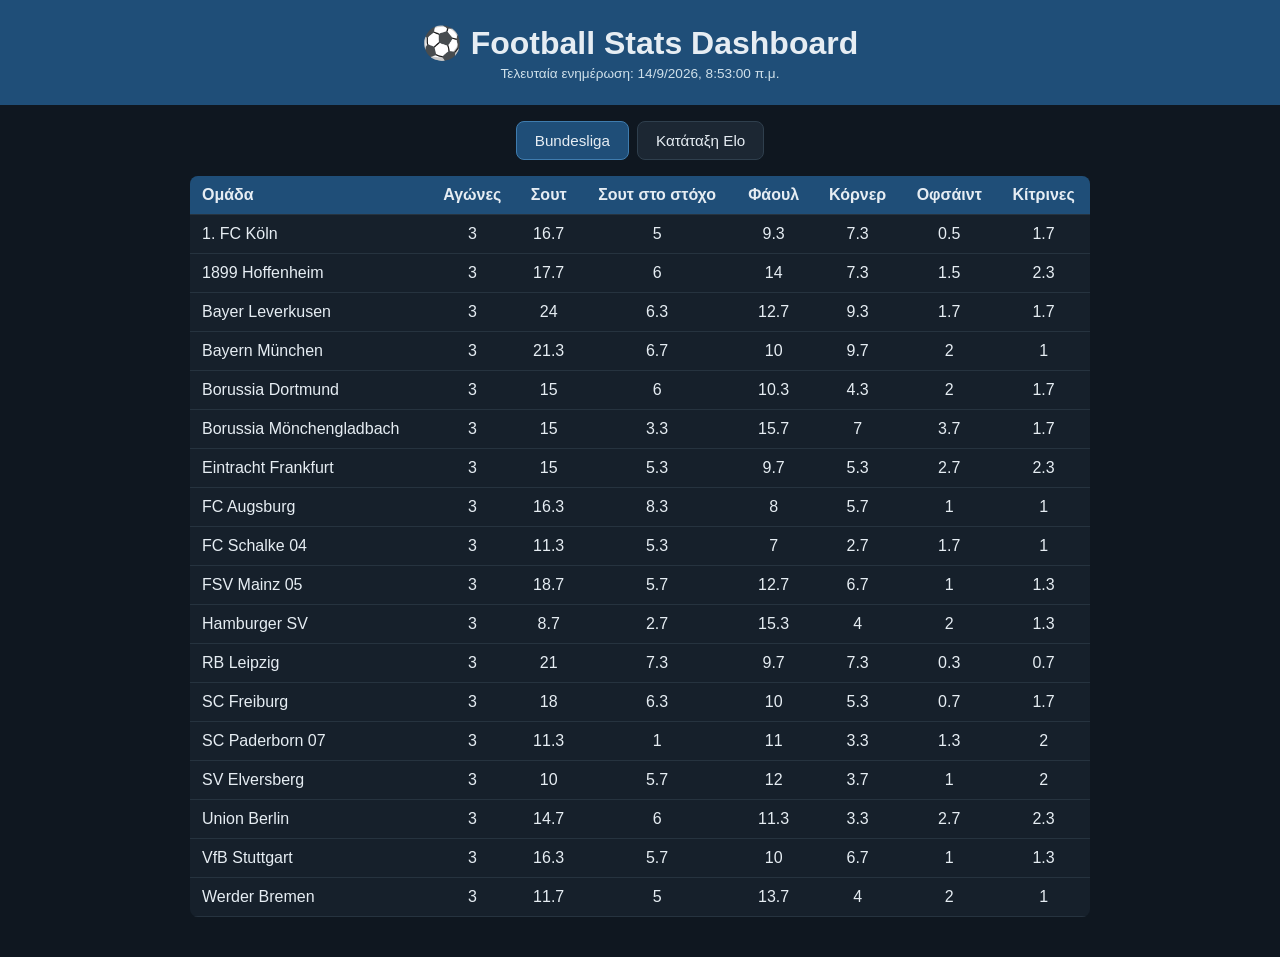
==== docs/index.html @ 83fa2ffc "Update index.html" ====
<!DOCTYPE html>
<html lang="el">
<head>
  <meta charset="UTF-8">
  <meta name="viewport" content="width=device-width, initial-scale=1.0">
  <title>Football Stats Dashboard</title>
  <link rel="stylesheet" href="style.css">
</head>
<body>
  <header>
    <h1>⚽ Football Stats Dashboard</h1>
    <p id="last-updated">Φόρτωση...</p>
  </header>

  <nav>
    <button class="tab-button active" data-league="bundesliga">Bundesliga</button>
    <button class="tab-button" data-view="elo">Κατάταξη Elo</button>
  </nav>

  <main>
    <div id="team-view">
      <table id="team-table">
        <thead>
          <tr>
            <th>Ομάδα</th>
            <th>Αγώνες</th>
            <th>Σουτ</th>
            <th>Σουτ στο στόχο</th>
            <th>Φάουλ</th>
            <th>Κόρνερ</th>
            <th>Οφσάιντ</th>
            <th>Κίτρινες</th>
          </tr>
        </thead>
        <tbody id="team-table-body"></tbody>
      </table>
    </div>

    <div id="elo-view" style="display:none;">
      <table id="elo-table">
        <thead>
          <tr><th>#</th><th>Ομάδα</th><th>Elo</th></tr>
        </thead>
        <tbody id="elo-table-body"></tbody>
      </table>
    </div>
  </main>

  <script src="app.js"></script>
</body>
</html>
---- docs/style.css ----
body {
  font-family: -apple-system, Segoe UI, Roboto, Arial, sans-serif;
  background: #0f1720;
  color: #e6edf3;
  margin: 0;
  padding: 0;
}

header {
  background: #1f4e78;
  padding: 24px;
  text-align: center;
}

header h1 {
  margin: 0 0 4px 0;
}

#last-updated {
  margin: 0;
  font-size: 0.85em;
  color: #cfe0ea;
}

nav {
  display: flex;
  justify-content: center;
  gap: 8px;
  padding: 16px;
  flex-wrap: wrap;
}

.tab-button {
  background: #1c2733;
  color: #e6edf3;
  border: 1px solid #2f3f4d;
  padding: 10px 18px;
  border-radius: 8px;
  cursor: pointer;
  font-size: 0.95em;
}

.tab-button.active {
  background: #1f4e78;
  border-color: #3f7cae;
}

main {
  padding: 0 16px 40px 16px;
  max-width: 900px;
  margin: 0 auto;
}

table {
  width: 100%;
  border-collapse: collapse;
  background: #16202b;
  border-radius: 8px;
  overflow: hidden;
}

th, td {
  padding: 10px 12px;
  text-align: center;
  border-bottom: 1px solid #26333f;
}

th {
  background: #1f4e78;
  position: sticky;
  top: 0;
}

td:first-child, th:first-child {
  text-align: left;
}

tr:hover {
  background: #1c2733;
}

@media (max-width: 600px) {
  table { font-size: 0.85em; }
  th, td { padding: 6px 8px; }
}
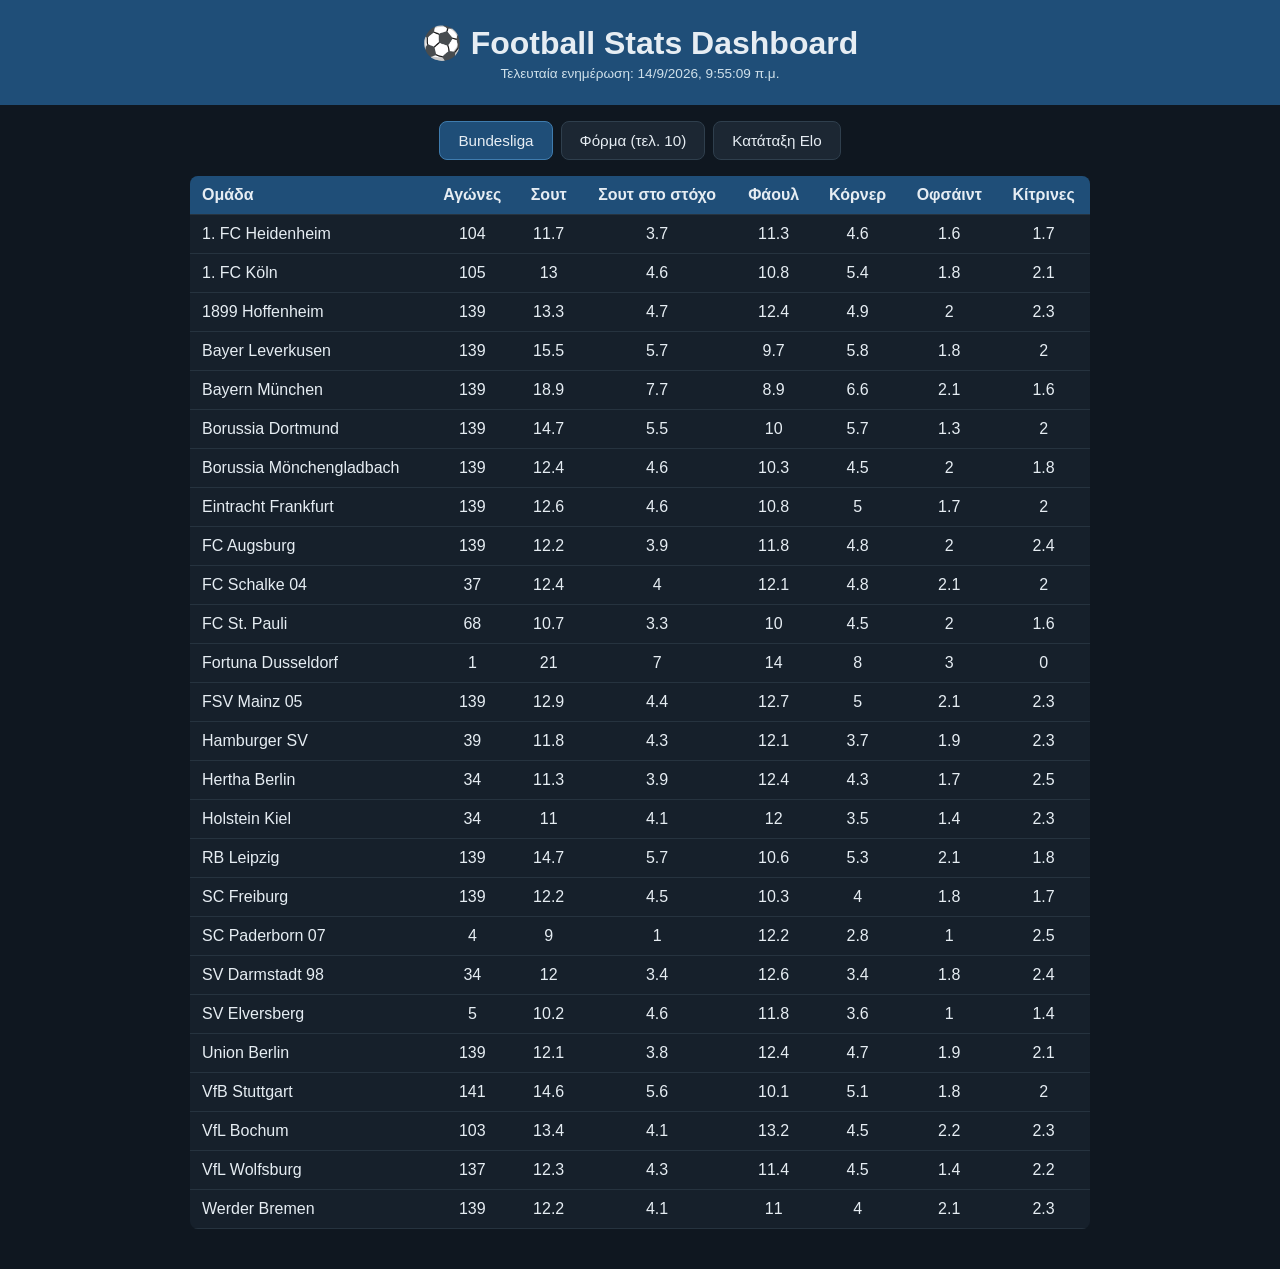
==== commit 147f13c5: "Add files via upload" ====
--- a/docs/index.html
+++ b/docs/index.html
@@ -14,6 +14,7 @@
 
   <nav>
     <button class="tab-button active" data-league="bundesliga">Bundesliga</button>
+    <button class="tab-button" data-view="form">Φόρμα (τελ. 10)</button>
     <button class="tab-button" data-view="elo">Κατάταξη Elo</button>
   </nav>
 
@@ -44,6 +45,24 @@
         <tbody id="elo-table-body"></tbody>
       </table>
     </div>
+
+    <div id="form-view" style="display:none;">
+      <table id="form-table">
+        <thead>
+          <tr>
+            <th>Ομάδα</th>
+            <th>Αγώνες</th>
+            <th>Σουτ</th>
+            <th>Σουτ στο στόχο</th>
+            <th>Φάουλ</th>
+            <th>Κόρνερ</th>
+            <th>Οφσάιντ</th>
+            <th>Κίτρινες</th>
+          </tr>
+        </thead>
+        <tbody id="form-table-body"></tbody>
+      </table>
+    </div>
   </main>
 
   <script src="app.js"></script>
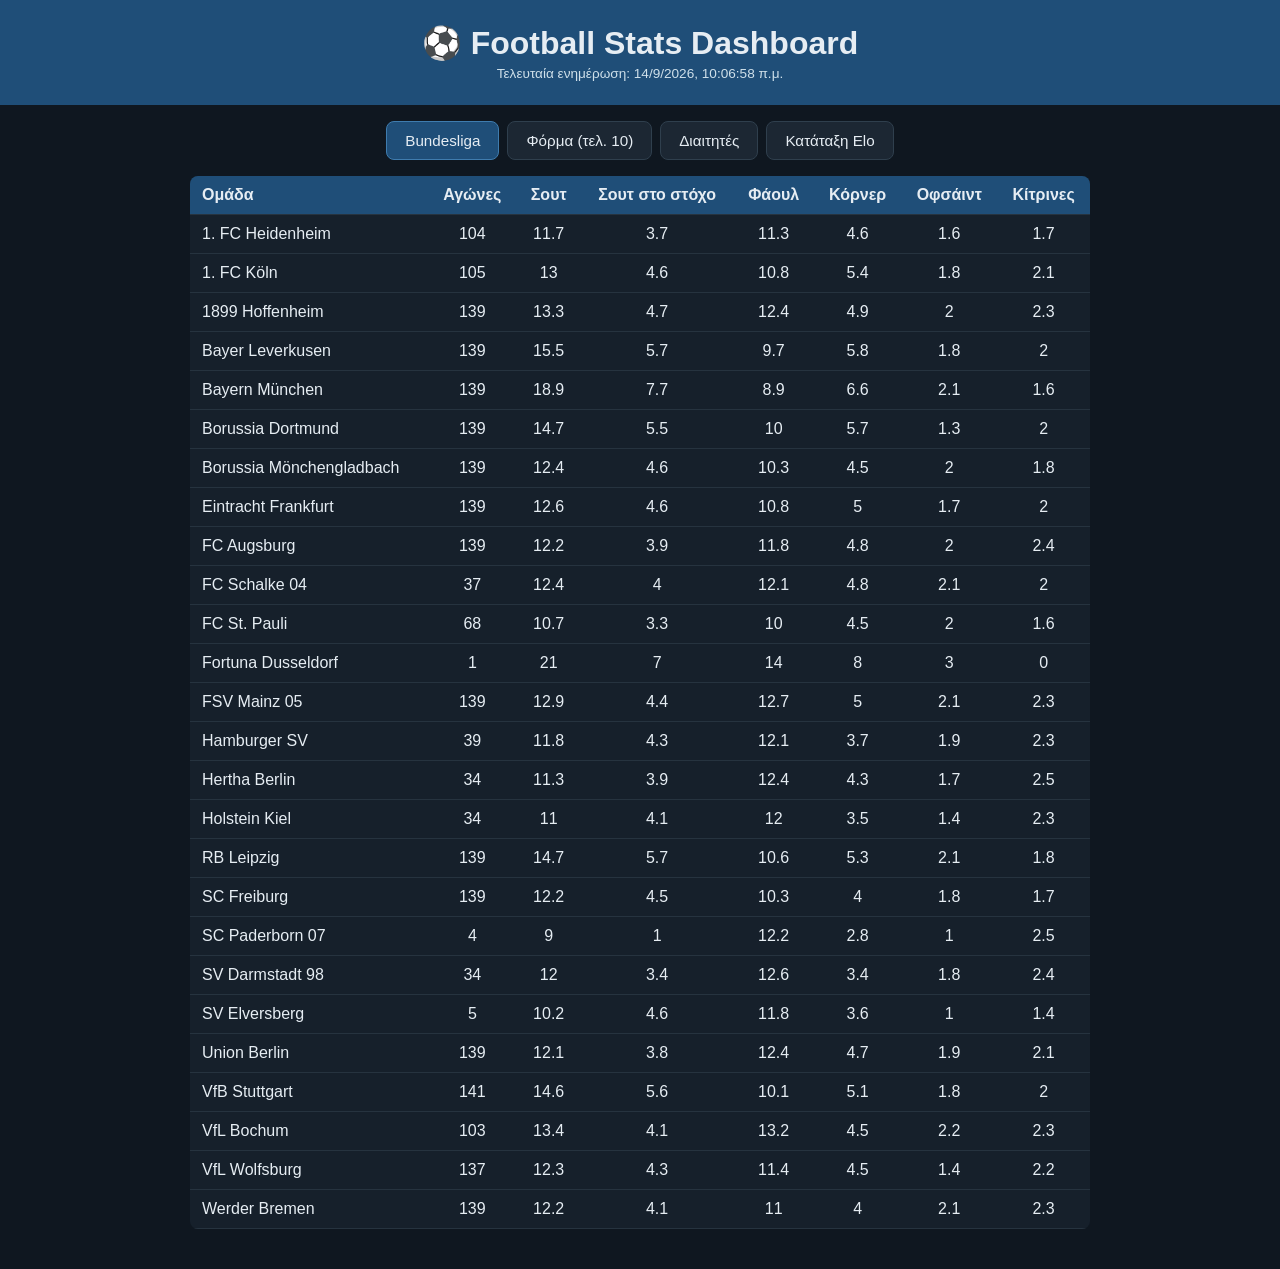
==== commit 23951649: "Add files via upload" ====
--- a/docs/index.html
+++ b/docs/index.html
@@ -15,6 +15,7 @@
   <nav>
     <button class="tab-button active" data-league="bundesliga">Bundesliga</button>
     <button class="tab-button" data-view="form">Φόρμα (τελ. 10)</button>
+    <button class="tab-button" data-view="referees">Διαιτητές</button>
     <button class="tab-button" data-view="elo">Κατάταξη Elo</button>
   </nav>
 
@@ -63,6 +64,20 @@
         <tbody id="form-table-body"></tbody>
       </table>
     </div>
+
+    <div id="referees-view" style="display:none;">
+      <table id="referees-table">
+        <thead>
+          <tr>
+            <th>Διαιτητής</th>
+            <th>Αγώνες</th>
+            <th>Φάουλ Αγώνα (μ.ο.)</th>
+            <th>Κίτρινες Αγώνα (μ.ο.)</th>
+          </tr>
+        </thead>
+        <tbody id="referees-table-body"></tbody>
+      </table>
+    </div>
   </main>
 
   <script src="app.js"></script>
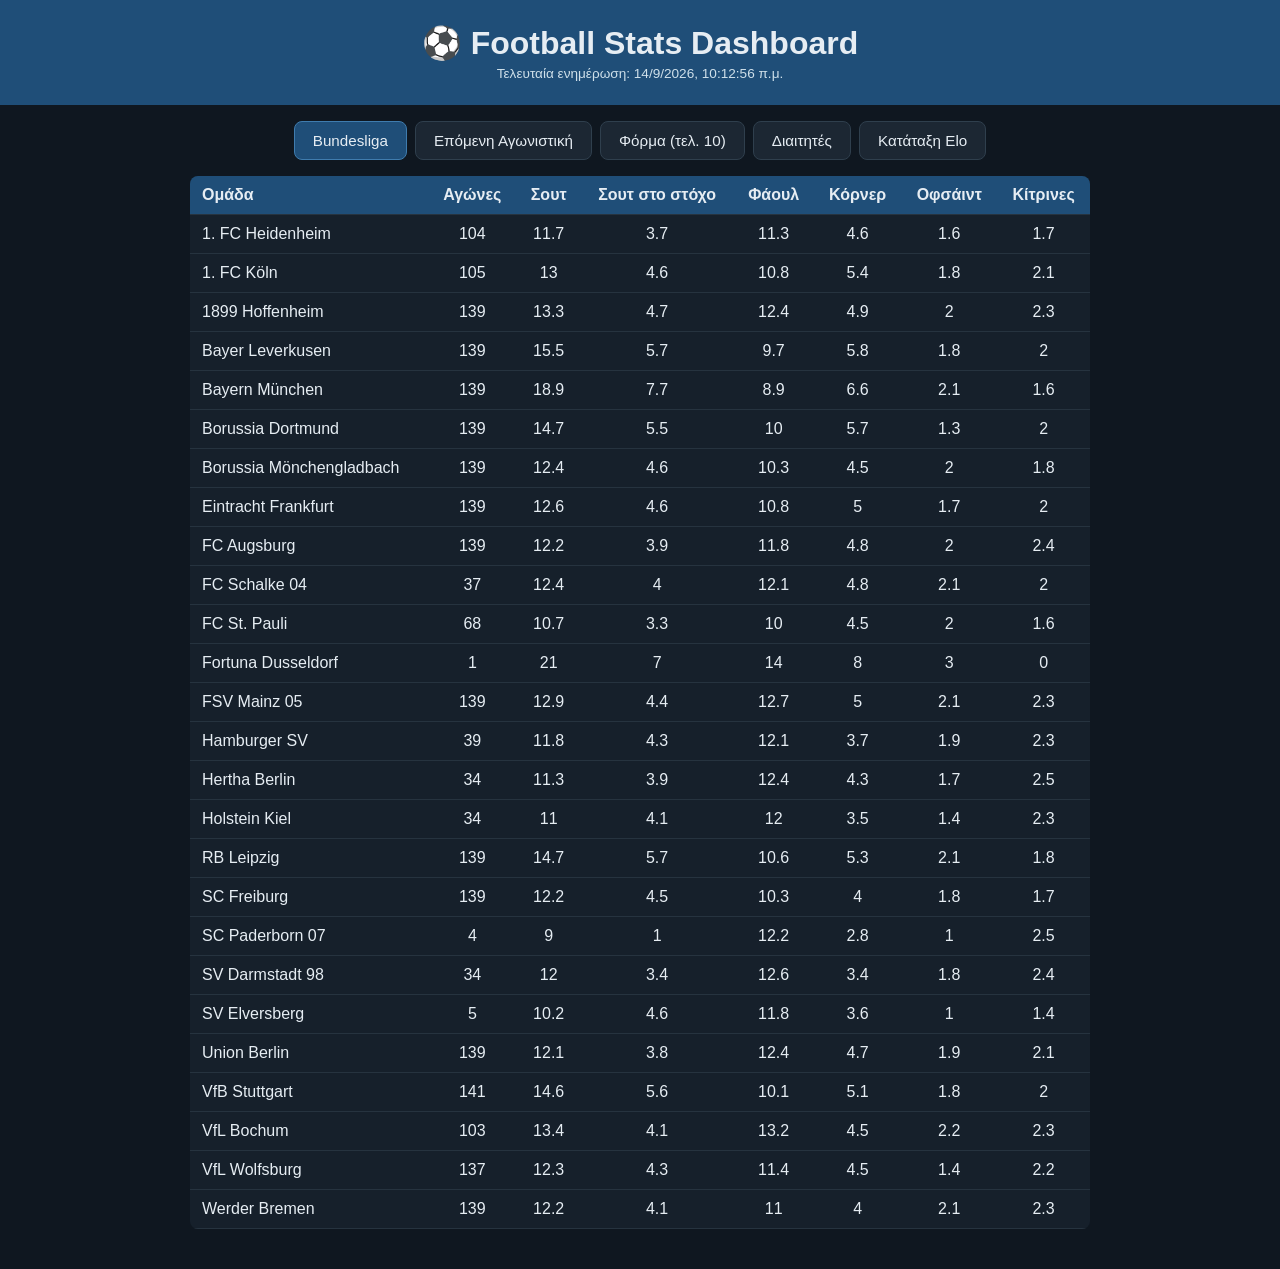
==== commit bba66d99: "Add files via upload" ====
--- a/docs/index.html
+++ b/docs/index.html
@@ -14,6 +14,7 @@
 
   <nav>
     <button class="tab-button active" data-league="bundesliga">Bundesliga</button>
+    <button class="tab-button" data-view="upcoming">Επόμενη Αγωνιστική</button>
     <button class="tab-button" data-view="form">Φόρμα (τελ. 10)</button>
     <button class="tab-button" data-view="referees">Διαιτητές</button>
     <button class="tab-button" data-view="elo">Κατάταξη Elo</button>
@@ -78,6 +79,8 @@
         <tbody id="referees-table-body"></tbody>
       </table>
     </div>
+
+    <div id="upcoming-view" style="display:none;"></div>
   </main>
 
   <script src="app.js"></script>
--- a/docs/style.css
+++ b/docs/style.css
@@ -83,3 +83,31 @@
   table { font-size: 0.85em; }
   th, td { padding: 6px 8px; }
 }
+
+.match-card {
+  background: #16202b;
+  border-radius: 10px;
+  padding: 16px;
+  margin-bottom: 16px;
+}
+
+.match-card h3 {
+  margin: 0 0 4px 0;
+  color: #e6edf3;
+}
+
+.match-meta {
+  margin: 2px 0 10px 0;
+  font-size: 0.85em;
+  color: #a9bacb;
+}
+
+.mini-table {
+  width: 100%;
+  border-collapse: collapse;
+}
+
+.mini-table th, .mini-table td {
+  padding: 6px 8px;
+  font-size: 0.9em;
+}
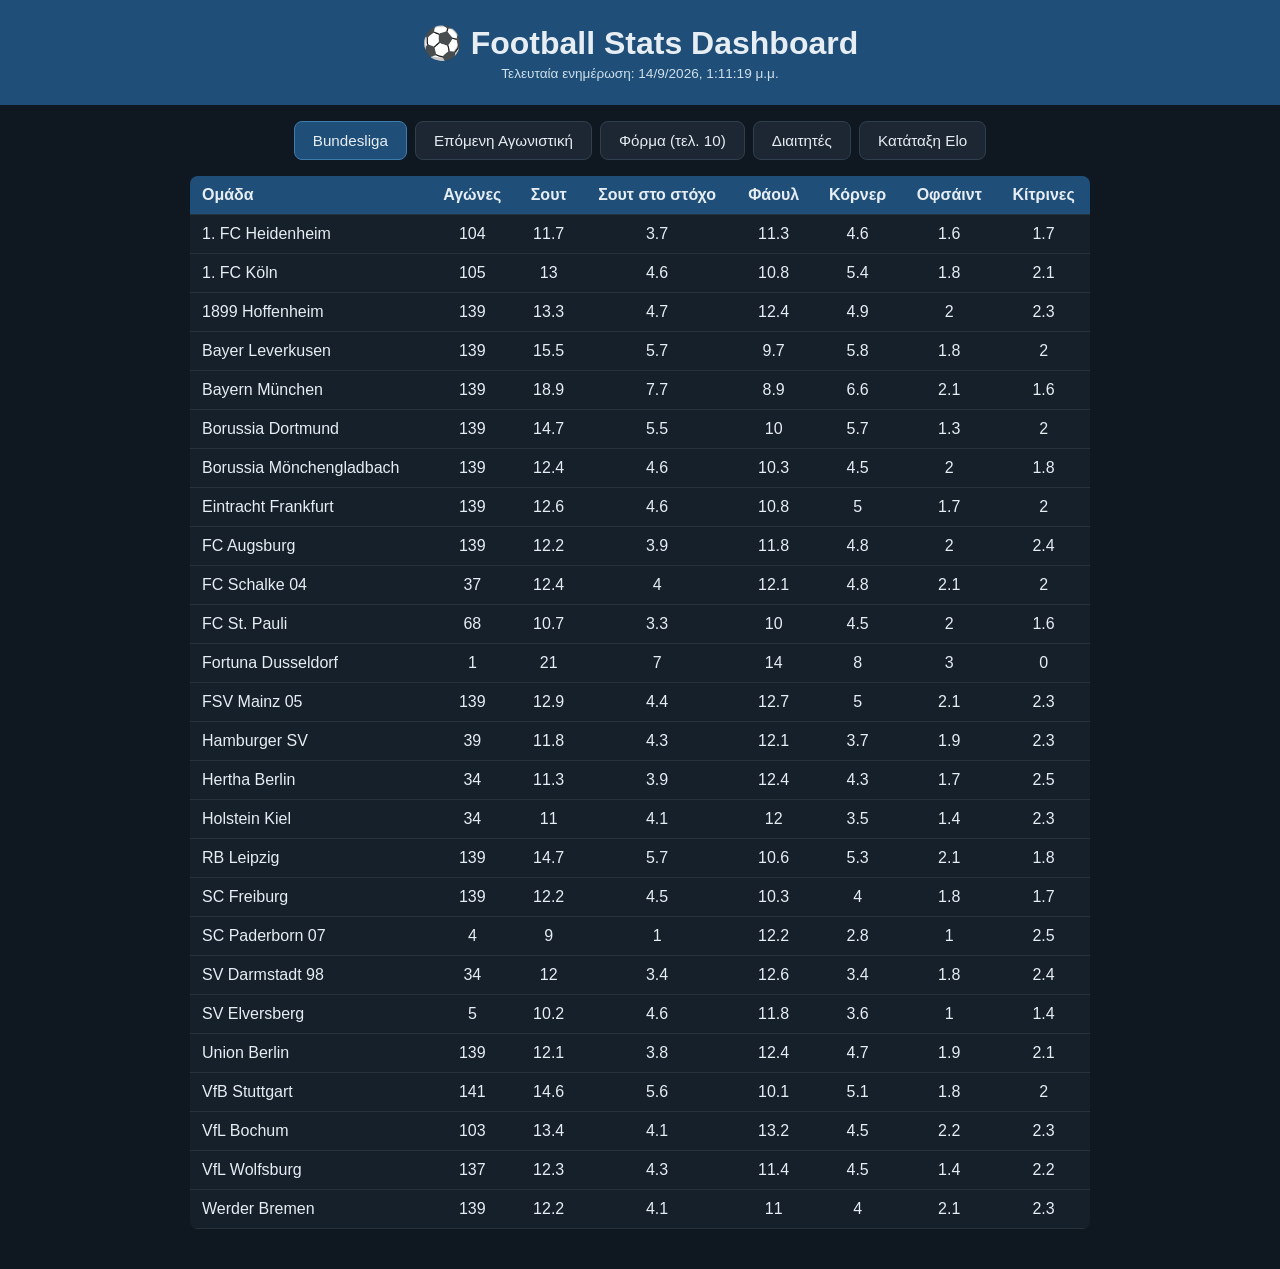
==== commit fa0b2aac: "Add files via upload" ====
--- a/docs/index.html
+++ b/docs/index.html
@@ -80,7 +80,43 @@
       </table>
     </div>
 
-    <div id="upcoming-view" style="display:none;"></div>
+    <div id="upcoming-view" style="display:none;">
+      <div class="sliders-panel">
+        <h3>Ρύθμιση επιρροής μοντέλου</h3>
+        <div class="slider-row">
+          <label for="w-form">Φόρμα (τελ. 10)</label>
+          <input type="range" id="w-form" class="weight-slider" min="0" max="1" step="0.05" value="0.4">
+          <span id="w-form-label">40%</span>
+        </div>
+        <div class="slider-row">
+          <label for="w-venue">Ιστορικό έδρας</label>
+          <input type="range" id="w-venue" class="weight-slider" min="0" max="1" step="0.05" value="0.25">
+          <span id="w-venue-label">25%</span>
+        </div>
+        <div class="slider-row">
+          <label for="w-defense">Άμυνα αντιπάλου</label>
+          <input type="range" id="w-defense" class="weight-slider" min="0" max="1" step="0.05" value="0.15">
+          <span id="w-defense-label">15%</span>
+        </div>
+        <div class="slider-row">
+          <label for="w-referee">Διαιτητής (σουτ/κόρνερ κτλ.)</label>
+          <input type="range" id="w-referee" class="weight-slider" min="0" max="1" step="0.05" value="0.2">
+          <span id="w-referee-label">20%</span>
+        </div>
+        <div class="slider-row">
+          <label for="w-referee-boosted">Διαιτητής (φάουλ/κάρτες)</label>
+          <input type="range" id="w-referee-boosted" class="weight-slider" min="0" max="1" step="0.05" value="0.35">
+          <span id="w-referee-boosted-label">35%</span>
+        </div>
+        <div class="slider-row">
+          <label for="w-elo">Elo (αναδιανομή δύναμης)</label>
+          <input type="range" id="w-elo" class="weight-slider" min="0" max="1" step="0.05" value="0.35">
+          <span id="w-elo-label">35%</span>
+        </div>
+        <button id="reset-sliders-btn" onclick="resetSliders()">Επαναφορά προεπιλογών</button>
+      </div>
+      <div id="upcoming-matches"></div>
+    </div>
   </main>
 
   <script src="app.js"></script>
--- a/docs/style.css
+++ b/docs/style.css
@@ -111,3 +111,51 @@
   padding: 6px 8px;
   font-size: 0.9em;
 }
+
+.sliders-panel {
+  background: #16202b;
+  border-radius: 10px;
+  padding: 16px 20px;
+  margin-bottom: 20px;
+}
+
+.sliders-panel h3 {
+  margin: 0 0 12px 0;
+  font-size: 1em;
+  color: #cfe0ea;
+}
+
+.slider-row {
+  display: flex;
+  align-items: center;
+  gap: 10px;
+  margin-bottom: 8px;
+}
+
+.slider-row label {
+  flex: 0 0 190px;
+  font-size: 0.85em;
+  color: #a9bacb;
+}
+
+.slider-row input[type="range"] {
+  flex: 1;
+}
+
+.slider-row span {
+  flex: 0 0 42px;
+  text-align: right;
+  font-size: 0.85em;
+  color: #e6edf3;
+}
+
+#reset-sliders-btn {
+  margin-top: 8px;
+  background: #1f4e78;
+  color: #e6edf3;
+  border: 1px solid #3f7cae;
+  border-radius: 6px;
+  padding: 6px 14px;
+  cursor: pointer;
+  font-size: 0.85em;
+}
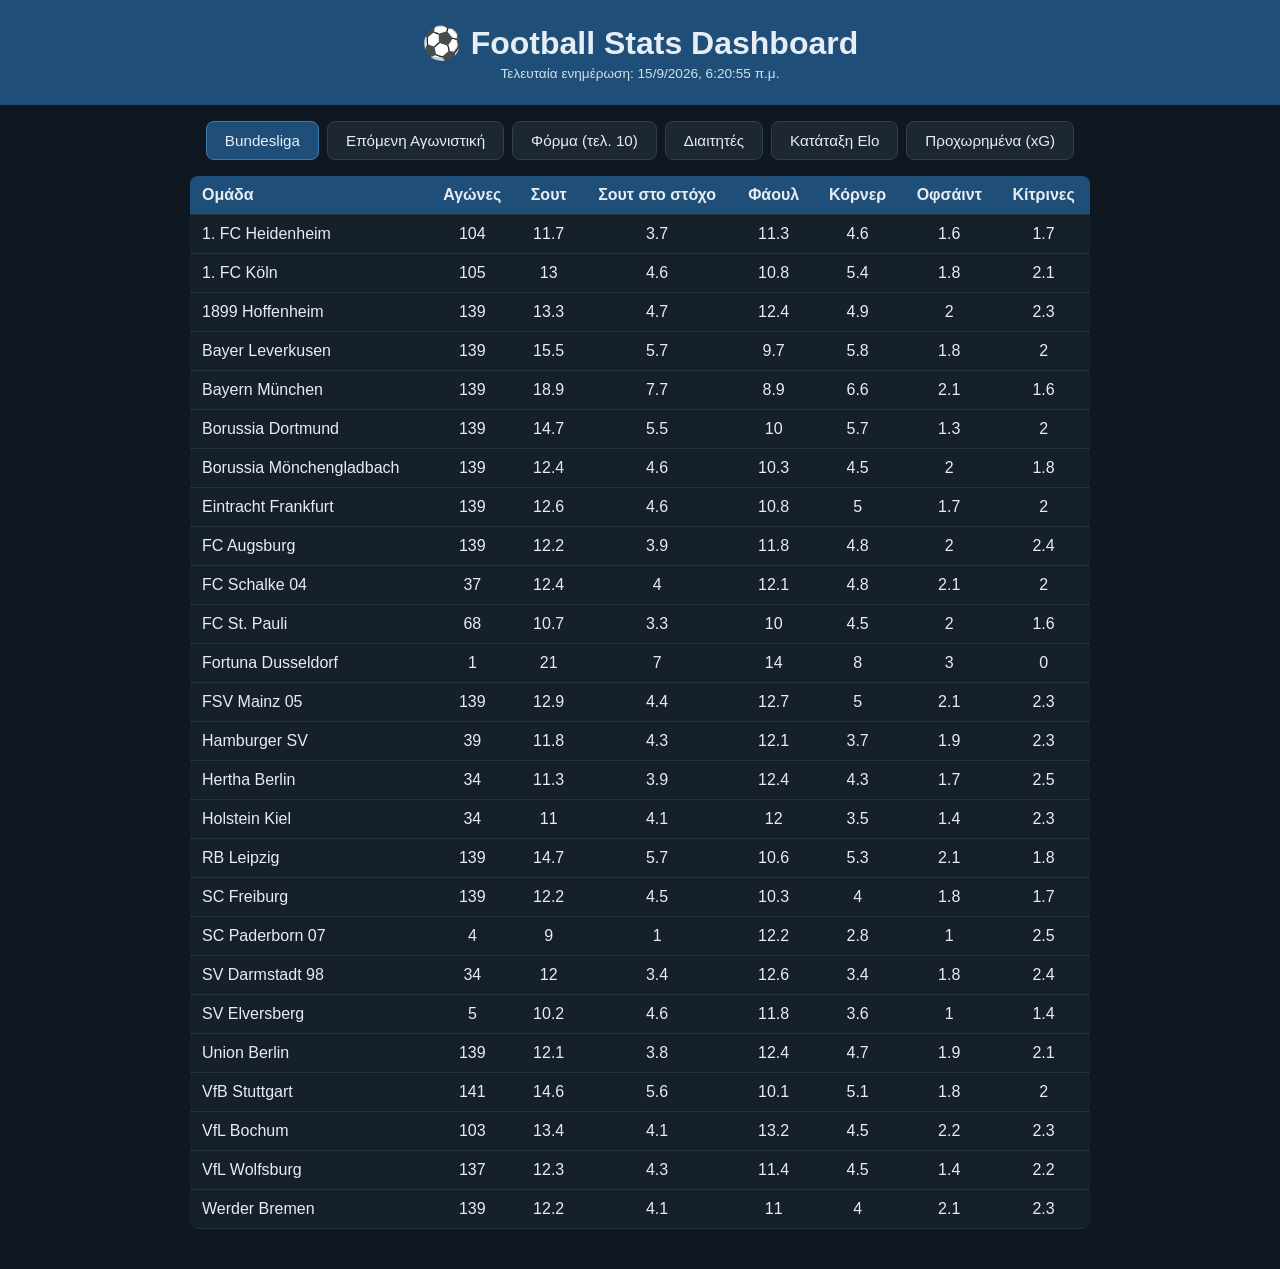
==== commit d83bbd04: "Add files via upload" ====
--- a/docs/index.html
+++ b/docs/index.html
@@ -18,6 +18,7 @@
     <button class="tab-button" data-view="form">Φόρμα (τελ. 10)</button>
     <button class="tab-button" data-view="referees">Διαιτητές</button>
     <button class="tab-button" data-view="elo">Κατάταξη Elo</button>
+    <button class="tab-button" data-view="advanced">Προχωρημένα (xG)</button>
   </nav>
 
   <main>
@@ -117,6 +118,23 @@
       </div>
       <div id="upcoming-matches"></div>
     </div>
+
+    <div id="advanced-view" style="display:none;">
+      <p class="advanced-note">Δεδομένα από footballmeetsdata.com (χειροκίνητη ενημέρωση, όχι αυτόματη).</p>
+      <div class="table-scroll">
+      <table id="advanced-table">
+        <thead>
+          <tr>
+            <th>#</th><th>Ομάδα</th><th>Γκολ υπέρ</th><th>Γκολ κατά</th><th>Rating</th>
+            <th>Επίθεση</th><th>Άμυνα</th><th>Openness</th><th>Σουτ/αγ.</th>
+            <th>Στόχος %</th><th>Κατοχή %</th><th>xG/σουτ</th><th>Φίνισινγκ</th>
+            <th>xG υπέρ</th><th>xG κατά</th><th>Γκολ−xG</th>
+          </tr>
+        </thead>
+        <tbody id="advanced-table-body"></tbody>
+      </table>
+      </div>
+    </div>
   </main>
 
   <script src="app.js"></script>
--- a/docs/style.css
+++ b/docs/style.css
@@ -159,3 +159,18 @@
   cursor: pointer;
   font-size: 0.85em;
 }
+
+.advanced-note {
+  font-size: 0.8em;
+  color: #a9bacb;
+  margin-bottom: 10px;
+}
+
+.table-scroll {
+  overflow-x: auto;
+}
+
+#advanced-table {
+  font-size: 0.82em;
+  white-space: nowrap;
+}
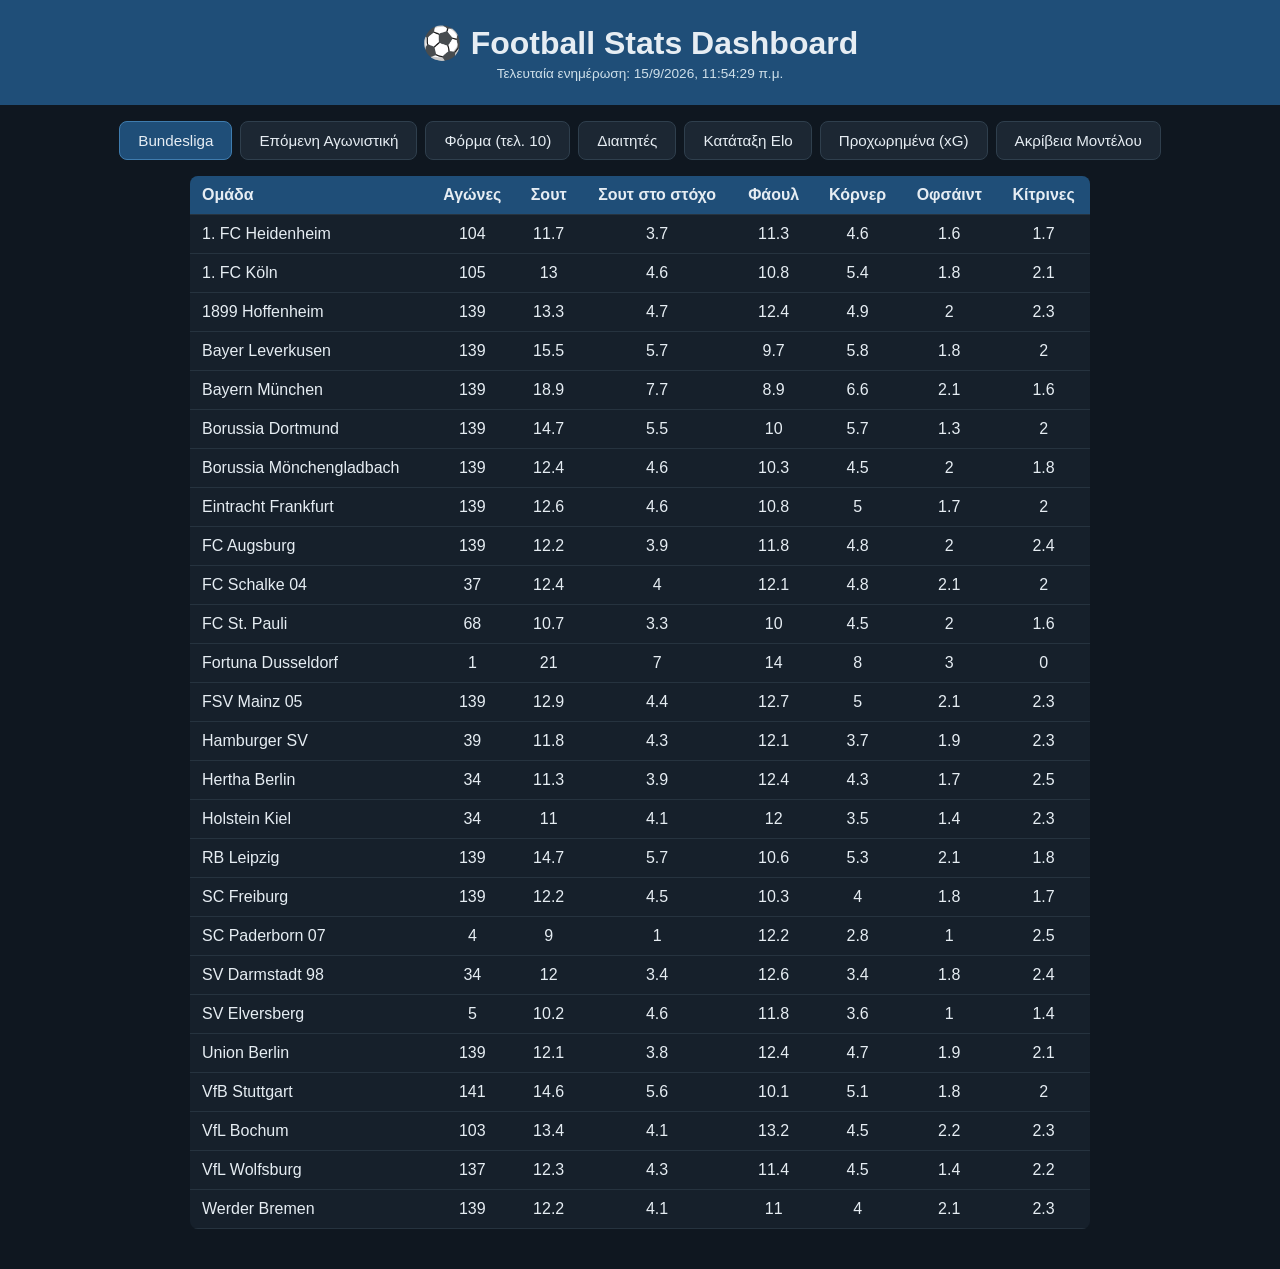
==== commit 7b44b53d: "Add files via upload" ====
--- a/docs/index.html
+++ b/docs/index.html
@@ -19,6 +19,7 @@
     <button class="tab-button" data-view="referees">Διαιτητές</button>
     <button class="tab-button" data-view="elo">Κατάταξη Elo</button>
     <button class="tab-button" data-view="advanced">Προχωρημένα (xG)</button>
+    <button class="tab-button" data-view="accuracy">Ακρίβεια Μοντέλου</button>
   </nav>
 
   <main>
@@ -114,6 +115,11 @@
           <input type="range" id="w-elo" class="weight-slider" min="0" max="1" step="0.05" value="0.35">
           <span id="w-elo-label">35%</span>
         </div>
+        <div class="slider-row">
+          <label for="w-derby">Ένταση ντέρμπι (φάουλ/κάρτες/κόρνερ)</label>
+          <input type="range" id="w-derby" class="weight-slider" min="0" max="0.5" step="0.05" value="0.20">
+          <span id="w-derby-label">+20%</span>
+        </div>
         <button id="reset-sliders-btn" onclick="resetSliders()">Επαναφορά προεπιλογών</button>
       </div>
       <div id="upcoming-matches"></div>
@@ -135,6 +141,10 @@
       </table>
       </div>
     </div>
+
+    <div id="accuracy-view" style="display:none;">
+      <div id="accuracy-content"></div>
+    </div>
   </main>
 
   <script src="app.js"></script>
--- a/docs/style.css
+++ b/docs/style.css
@@ -174,3 +174,25 @@
   font-size: 0.82em;
   white-space: nowrap;
 }
+
+.derby-badge {
+  display: inline-block;
+  background: #7a2020;
+  color: #ffdede;
+  font-size: 0.7em;
+  padding: 2px 8px;
+  border-radius: 10px;
+  vertical-align: middle;
+  margin-left: 6px;
+}
+
+.conf-badge {
+  display: inline-block;
+  padding: 1px 6px;
+  border-radius: 8px;
+  font-size: 0.85em;
+}
+
+.conf-high { background: #1e5c2e; color: #c6f0d0; }
+.conf-medium { background: #6b5a1e; color: #f0e3c6; }
+.conf-low { background: #6b1e1e; color: #f0c6c6; }
